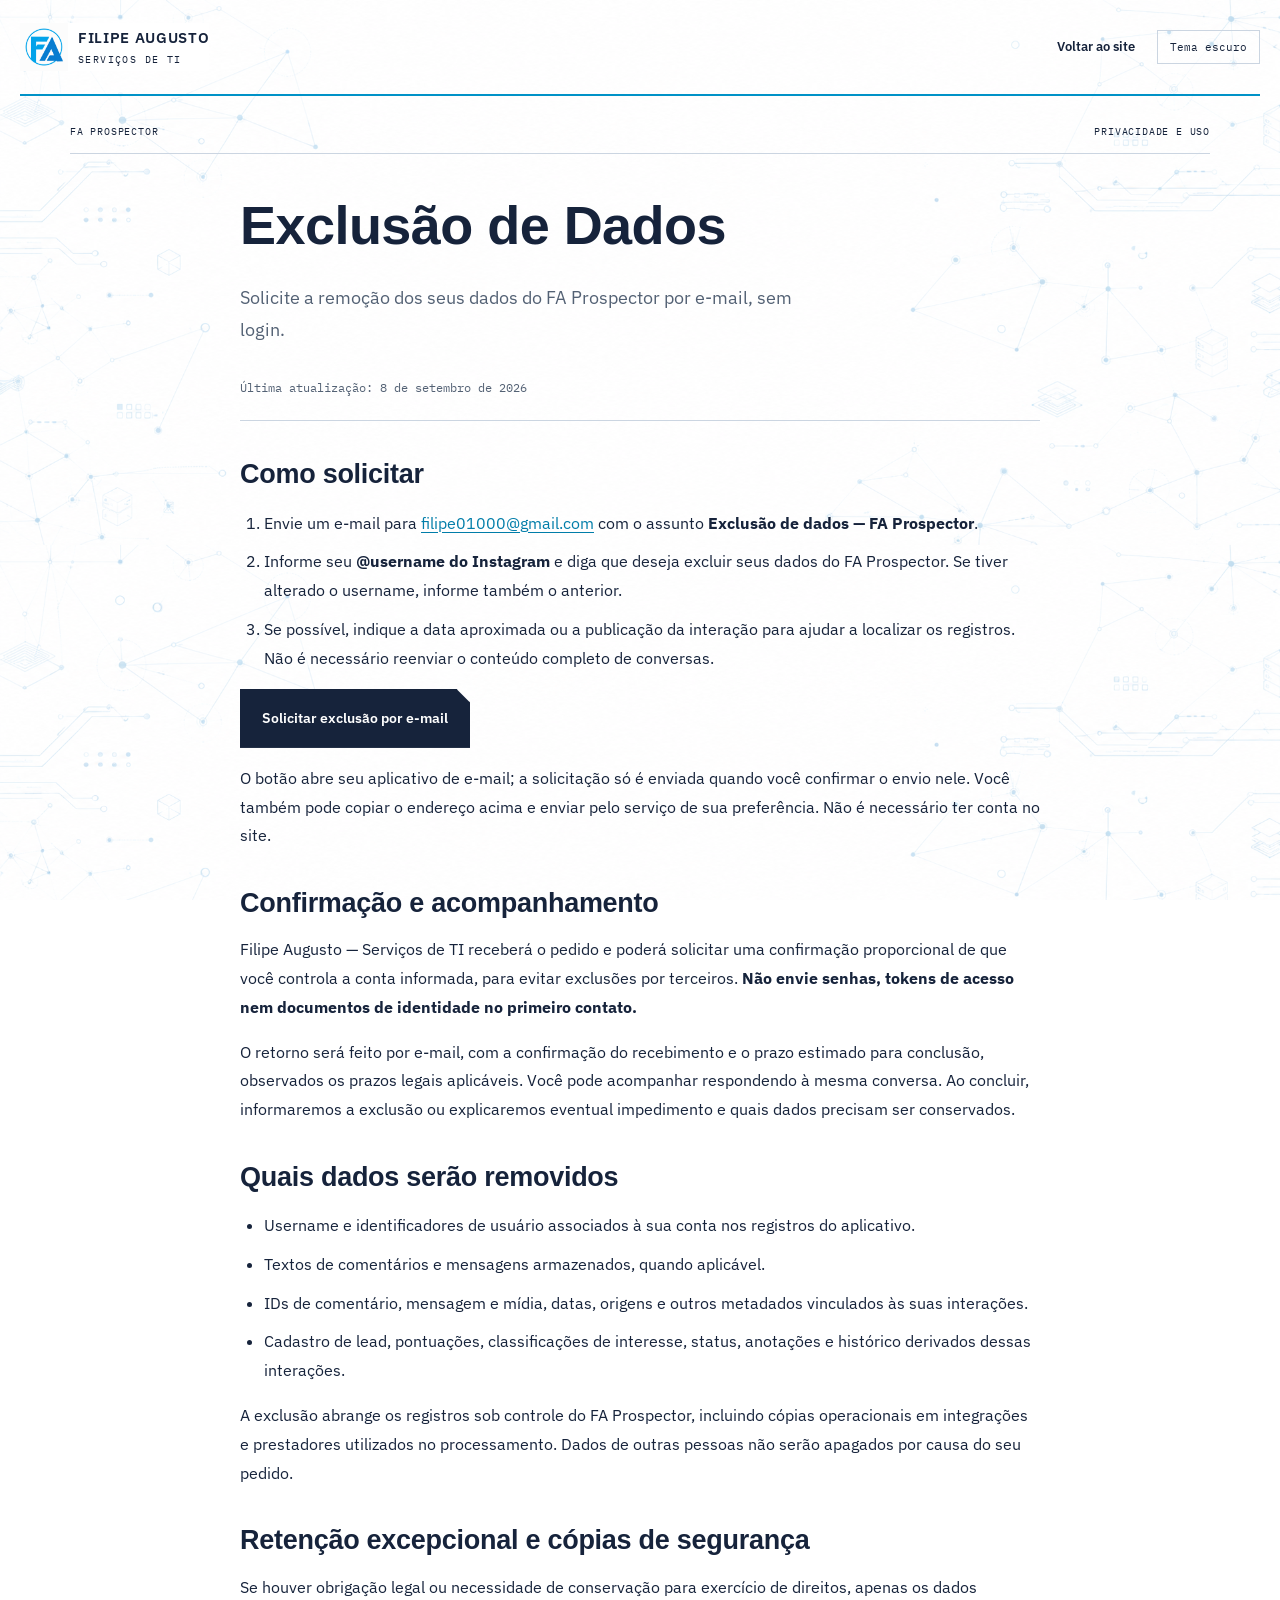
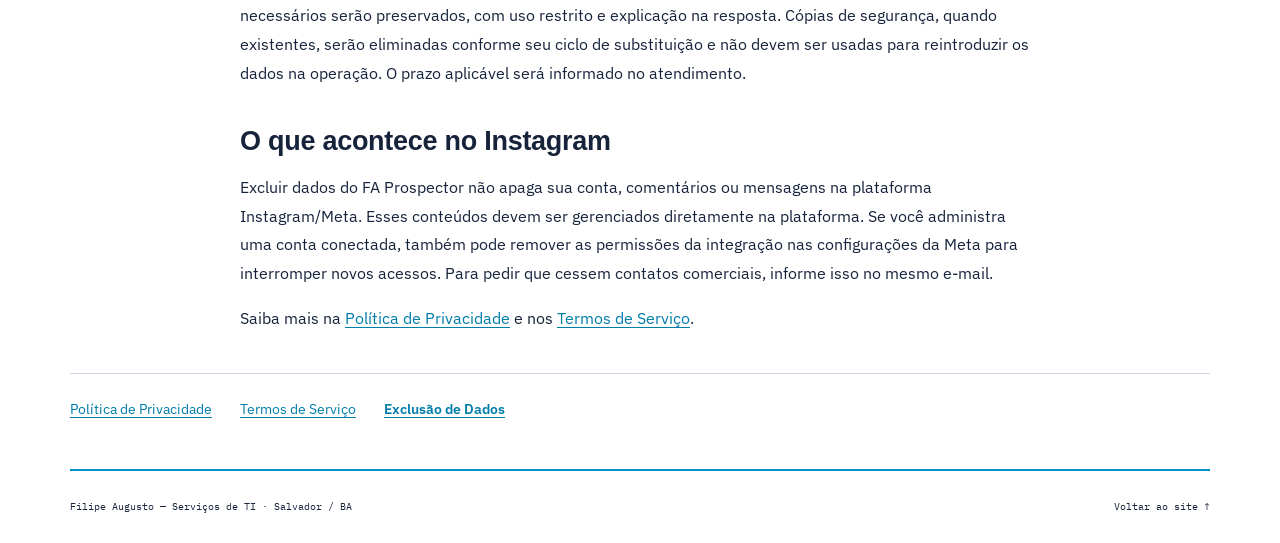
==== exclusao-de-dados/index.html @ 93d0b22b "Add files via upload" ====
<!doctype html>
<html lang="pt-BR">
<head>
<meta charset="UTF-8"><meta name="viewport" content="width=device-width,initial-scale=1">
<title>Exclusão de Dados | FA Prospector</title>
<meta name="description" content="Solicite a remoção dos seus dados do FA Prospector por e-mail, sem login.">
<meta name="theme-color" content="#16233b">
<link rel="canonical" href="https://filipeti.com.br/exclusao-de-dados/">
<link rel="icon" href="/assets/logo.png">
<link rel="stylesheet" href="/style.css?v=os-redesign-1">
<link rel="stylesheet" href="/legal.css?v=1">
<script src="/theme.js?v=popup-1"></script>
</head>
<body>
<a class="skip" href="#conteudo">Pular para o conteúdo</a>
<header class="header"><a class="brand" href="/" aria-label="Filipe Augusto, início"><img src="/assets/logo.png" alt="" width="48" height="48"><span>FILIPE AUGUSTO<small>SERVIÇOS DE TI</small></span></a><nav aria-label="Menu principal"><a href="/">Voltar ao site</a></nav><button id="theme-toggle" class="theme-toggle" type="button" aria-label="Ativar tema escuro" aria-pressed="false" hidden>Tema escuro</button></header>
<main id="conteudo" class="wrap legal">
<div class="sheet-meta"><span>FA PROSPECTOR</span><span>PRIVACIDADE E USO</span></div>
<article><h1>Exclusão de Dados</h1><p class="lead">Solicite a remoção dos seus dados do FA Prospector por e-mail, sem login.</p><p class="legal-date">Última atualização: <time datetime="2026-09-08">8 de setembro de 2026</time></p>

<h2>Como solicitar</h2>
<ol><li>Envie um e-mail para <a href="mailto:filipe01000@gmail.com">filipe01000@gmail.com</a> com o assunto <strong>Exclusão de dados — FA Prospector</strong>.</li><li>Informe seu <strong>@username do Instagram</strong> e diga que deseja excluir seus dados do FA Prospector. Se tiver alterado o username, informe também o anterior.</li><li>Se possível, indique a data aproximada ou a publicação da interação para ajudar a localizar os registros. Não é necessário reenviar o conteúdo completo de conversas.</li></ol>
<p><a class="button primary" href="mailto:filipe01000@gmail.com?subject=Exclus%C3%A3o%20de%20dados%20%E2%80%94%20FA%20Prospector">Solicitar exclusão por e-mail</a></p>
<p>O botão abre seu aplicativo de e-mail; a solicitação só é enviada quando você confirmar o envio nele. Você também pode copiar o endereço acima e enviar pelo serviço de sua preferência. Não é necessário ter conta no site.</p>
<h2>Confirmação e acompanhamento</h2>
<p>Filipe Augusto — Serviços de TI receberá o pedido e poderá solicitar uma confirmação proporcional de que você controla a conta informada, para evitar exclusões por terceiros. <strong>Não envie senhas, tokens de acesso nem documentos de identidade no primeiro contato.</strong></p>
<p>O retorno será feito por e-mail, com a confirmação do recebimento e o prazo estimado para conclusão, observados os prazos legais aplicáveis. Você pode acompanhar respondendo à mesma conversa. Ao concluir, informaremos a exclusão ou explicaremos eventual impedimento e quais dados precisam ser conservados.</p>
<h2>Quais dados serão removidos</h2>
<ul><li>Username e identificadores de usuário associados à sua conta nos registros do aplicativo.</li><li>Textos de comentários e mensagens armazenados, quando aplicável.</li><li>IDs de comentário, mensagem e mídia, datas, origens e outros metadados vinculados às suas interações.</li><li>Cadastro de lead, pontuações, classificações de interesse, status, anotações e histórico derivados dessas interações.</li></ul>
<p>A exclusão abrange os registros sob controle do FA Prospector, incluindo cópias operacionais em integrações e prestadores utilizados no processamento. Dados de outras pessoas não serão apagados por causa do seu pedido.</p>
<h2>Retenção excepcional e cópias de segurança</h2>
<p>Se houver obrigação legal ou necessidade de conservação para exercício de direitos, apenas os dados necessários serão preservados, com uso restrito e explicação na resposta. Cópias de segurança, quando existentes, serão eliminadas conforme seu ciclo de substituição e não devem ser usadas para reintroduzir os dados na operação. O prazo aplicável será informado no atendimento.</p>
<h2>O que acontece no Instagram</h2>
<p>Excluir dados do FA Prospector não apaga sua conta, comentários ou mensagens na plataforma Instagram/Meta. Esses conteúdos devem ser gerenciados diretamente na plataforma. Se você administra uma conta conectada, também pode remover as permissões da integração nas configurações da Meta para interromper novos acessos. Para pedir que cessem contatos comerciais, informe isso no mesmo e-mail.</p>
<p>Saiba mais na <a href="/politica-de-privacidade/">Política de Privacidade</a> e nos <a href="/termos-de-servico/">Termos de Serviço</a>.</p>
</article>
<nav class="legal-nav" aria-label="Documentos do FA Prospector"><a href="/politica-de-privacidade/">Política de Privacidade</a>
<a href="/termos-de-servico/">Termos de Serviço</a>
<a href="/exclusao-de-dados/" aria-current="page">Exclusão de Dados</a></nav>
</main>
<footer class="wrap footer"><p>Filipe Augusto — Serviços de TI · Salvador / BA</p><a href="/">Voltar ao site ↑</a></footer>
</body>
</html>
---- style.css ----
@import url('https://fonts.googleapis.com/css2?family=Archivo+Expanded:wght@700;800&family=IBM+Plex+Mono:wght@400;500&family=IBM+Plex+Sans:wght@400;500;600&display=swap');
:root{color-scheme:light;--navy:#16233b;--blue:#0092c7;--pink:#d61e77;--muted:#536174;--line:#cbd5e1;--paper:#ffffff;--white:#ffffff;--bg:#ffffff;--accent:#0092c7;--cta:#16233b;--cta-text:#ffffff;--link:#007da9;--mono:'IBM Plex Mono',monospace}
html[data-theme=dark]{color-scheme:dark;--navy:#f4ecd9;--blue:#33c3ff;--pink:#ff4fa0;--muted:#93a4bd;--line:#2d4562;--paper:#101d33;--white:#16263f;--bg:#0b1524;--accent:#33c3ff;--cta:#33c3ff;--cta-text:#071322;--link:#7cd9ff}
*{box-sizing:border-box}html{scroll-behavior:smooth;scroll-padding-top:25px}body{margin:0;background:var(--bg);color:var(--navy);font:16px/1.65 'IBM Plex Sans',sans-serif}h1,h2,h3,p{margin-top:0}h1,h2,h3{font-weight:600;line-height:1.08}h1,h2{font-family:'Archivo Expanded',sans-serif;font-weight:800}h1{font-size:clamp(38px,5vw,68px);letter-spacing:-.01em;margin-bottom:26px}h1 em{font-style:normal;color:inherit;background-image:linear-gradient(transparent 60%,color-mix(in srgb,var(--pink) 55%,transparent) 60%);box-decoration-break:clone;-webkit-box-decoration-break:clone;padding:0 .06em}h2{font-size:clamp(30px,3.4vw,48px);margin-bottom:25px;letter-spacing:-.01em}h3{font-size:23px;line-height:1.2;letter-spacing:-.02em}a{color:inherit;text-decoration:none}a:hover{text-decoration:underline;text-underline-offset:5px}button,input,select,textarea{font:inherit}:focus-visible{outline:3px solid var(--accent);outline-offset:5px}[hidden]{display:none!important}.wrap{width:min(1140px,calc(100% - 40px));margin-inline:auto}.header{width:min(1240px,calc(100% - 40px));margin:auto;display:flex;align-items:center;flex-wrap:wrap;gap:22px;padding:23px 0;border-bottom:2px solid var(--navy)}.brand{display:flex;align-items:center;gap:10px;line-height:1.2;font-weight:600;letter-spacing:.045em;font-size:15px}.brand img{object-fit:contain;background:#fff}.brand small{display:block;font:10px var(--mono);letter-spacing:.14em;margin-top:6px}.header nav{display:flex;gap:25px;margin-left:auto;align-items:center;font-size:13px;font-weight:600}.nav-cta{border-bottom:2px solid var(--accent);padding-bottom:4px}.theme-toggle{border:1px solid var(--line);padding:9px 12px;color:var(--navy);background:transparent;font:11px var(--mono);cursor:pointer}.theme-toggle:hover{border-color:var(--navy)}.hero{padding-top:28px}.sheet-meta{display:flex;justify-content:space-between;gap:16px;font:10px/1.6 var(--mono);letter-spacing:.08em;border-bottom:1px solid var(--line);padding-bottom:13px}.hero-layout{display:grid;grid-template-columns:1.65fr 1fr;gap:70px;padding:55px 0 42px}.eyebrow,.note-label{font:11px/1.6 var(--mono);letter-spacing:.09em;font-weight:500;margin-bottom:22px}.lead{font-size:18px;max-width:555px;line-height:1.6;color:var(--muted);margin-bottom:30px}.button{display:inline-flex;align-items:center;justify-content:center;gap:24px;padding:16px 21px;border:1px solid var(--navy);font-size:14px;font-weight:600;cursor:pointer;border-radius:0;min-height:48px;text-decoration:none}.button:hover{text-decoration:none;outline:1px solid var(--navy);outline-offset:3px}.primary{background:var(--navy);color:var(--bg)}.dark{background:transparent;color:var(--navy)}.secondary-line{display:block;margin-top:17px;font-size:13px;text-decoration:underline;text-underline-offset:4px}.intake-note{border-left:1px dashed var(--line);padding-left:30px;align-self:stretch}.intake-note h2{font-size:29px}.intake-note dl{margin:25px 0}.intake-note dl>div{border-top:1px solid var(--line);padding:12px 0}.intake-note dt{font:9px var(--mono);letter-spacing:.12em;color:var(--muted);margin-bottom:5px}.intake-note dd{margin:0;font-size:15px;line-height:1.5}.intake-note dd small{font-size:12px;color:var(--muted)}.stamp{border:2px solid var(--accent);color:var(--accent);display:inline-block;padding:9px 17px;font:12px/1.4 var(--mono);letter-spacing:.09em;margin:4px 0;transform:rotate(-3deg)}.booking-line{border-block:1px solid var(--line);padding:22px 0;display:grid;grid-template-columns:1fr auto;gap:45px;align-items:center}.booking-line .eyebrow{font-size:9px;margin:0}.booking-line p{font-size:13px;color:var(--muted);max-width:680px;margin:5px 0 0}.booking-line>a{font-size:14px;border-bottom:1px solid var(--navy);padding:10px 0}.section{padding-block:70px}.section-head{display:flex;justify-content:space-between;gap:30px;align-items:end;margin-bottom:30px}.section-head>p{color:var(--muted);font-size:14px;max-width:340px}.cards{border-top:2px solid var(--navy)}.card{display:grid;grid-template-columns:150px 1fr 1.4fr 160px;gap:25px;align-items:start;padding:27px 0;border-bottom:1px solid var(--line)}.card-number{font:10px/1.6 var(--mono);color:var(--blue);padding-top:4px}.card h3{font-size:22px;margin:0}.card p{font-size:14px;color:var(--muted);margin:0}.card a{font-size:12px;text-decoration:underline;text-underline-offset:4px}.about-section{border-block:1px solid var(--line);padding:55px 0;background:var(--paper)}.about{display:grid;grid-template-columns:1fr 1.45fr;gap:70px}.about h2 span{color:var(--accent)}.about-lead{font-size:25px;line-height:1.35;max-width:500px}.about p:not(.eyebrow):not(.about-lead){color:var(--muted)}.tags{display:flex;gap:15px;flex-wrap:wrap;font:10px/1.6 var(--mono);margin-top:25px}.tags span{border-top:1px solid var(--line);padding-top:8px}.github-box{display:grid;grid-template-columns:1.25fr 1fr;gap:90px;align-items:center}.github-box p{color:var(--muted);max-width:560px}.study-note{border-block:1px solid var(--line);padding:20px 25px;background:var(--paper)}.study-note ol{padding-left:25px;font:14px/2.5 var(--mono)}.study-note li{border-bottom:1px dashed var(--line)}.study-note p{font-size:14px;margin:20px 0 0}.quote-section{background:var(--paper);padding:65px 0;border-block:1px solid var(--line)}.quote-grid{display:grid;grid-template-columns:1fr 1.2fr;gap:65px}.quote-grid>div>p:not(.eyebrow){color:var(--muted)}.steps{list-style:none;padding:0;margin:30px 0}.steps li{display:flex;gap:12px;align-items:baseline;margin:15px 0;font-size:14px}.steps span{font:12px var(--mono);border-bottom:1px solid var(--navy);min-width:20px}.contact-note{border-top:1px dashed var(--line);padding-top:22px;font-size:13px;color:var(--muted)}.contact-note a{display:block;font-size:19px;font-weight:600;margin:9px 0;color:var(--navy)}form{padding:30px;background:var(--white);border:1px solid var(--line)}.form-heading{display:flex;justify-content:space-between;gap:15px;align-items:baseline;margin-bottom:25px;border-bottom:1px solid var(--line);padding-bottom:20px}.form-heading h3{font-size:23px;margin:0}.form-heading span{font:9px var(--mono);color:var(--accent)}label{display:block;font-size:13px;font-weight:500;margin:16px 0 7px}input,select,textarea{border:1px solid var(--line);background:var(--bg);color:var(--navy);padding:12px;width:100%;min-width:0;border-radius:0;font-size:16px}input::placeholder,textarea::placeholder{color:var(--muted);font-size:13px}textarea{resize:vertical}.form-pair{display:grid;grid-template-columns:1fr 1fr;gap:15px}form .button{width:100%;margin-top:20px}.form-note,.micro{font-size:11px;color:var(--muted);margin:17px 0 0}#form-status{font-size:13px;color:var(--blue);margin:15px 0 0}.faq{border-top:1px solid var(--line)}details{border-bottom:1px solid var(--line);padding:20px 0}summary{font-weight:600;font-size:16px;cursor:pointer}details p{max-width:780px;color:var(--muted);font-size:14px;margin:14px 0 0}.footer{display:flex;align-items:center;justify-content:space-between;gap:25px;padding-block:28px;border-top:2px solid var(--navy)}.footer p,.footer>a{font:10px/1.6 var(--mono);margin:0}.skip{position:fixed;top:-100px;left:15px;background:var(--navy);color:var(--bg);padding:12px;z-index:10}.skip:focus{top:12px}.actions{display:flex;flex-wrap:wrap;gap:16px;align-items:center;margin-top:20px}.resource-nav{display:flex;flex-wrap:wrap;gap:16px}.tool{border-radius:0!important}.tool form,.library-card,.answer,.resource-nav a,.work-pair img{border-radius:0!important}.tool .result{background:var(--white)!important;color:var(--navy)!important}.tool small{line-height:1.65}
@media(max-width:1000px){.hero-layout{gap:35px}.card{grid-template-columns:120px 1fr 1.4fr;gap:20px}.card a{grid-column:2/-1}.quote-grid{gap:30px}.header nav{gap:18px}.github-box{gap:45px}.about{gap:40px}}
@media(max-width:700px){.wrap,.header{width:calc(100% - 36px)}.header{gap:18px;padding-block:18px}.header .brand{order:0;font-size:13px}.header .theme-toggle{order:1;margin-left:auto}.header nav{order:2;width:100%;justify-content:space-between;gap:8px;font-size:12px}.sheet-meta{font-size:8px;gap:20px}.sheet-meta span:last-child{text-align:right}.hero-layout{grid-template-columns:1fr;padding:32px 0;gap:35px}h1{font-size:44px}.lead{font-size:16px}.hero-layout .button{width:100%}.secondary-line{font-size:12px}.intake-note{border-left:0;padding:23px 0 0;display:grid;grid-template-columns:1fr 1fr;gap:15px}.intake-note .note-label{grid-column:1/-1;margin:0}.intake-note h2{font-size:25px;margin:0}.intake-note dl{margin:0}.intake-note dl>div:first-child{border:0;padding-top:0}.stamp{align-self:start;justify-self:start;grid-column:1/-1;font-size:10px;transform:none}.booking-line{grid-template-columns:1fr;gap:9px}.booking-line>a{justify-self:start}.section{padding-block:45px}.section-head{display:block}.section-head>p{max-width:none}.card{grid-template-columns:1fr;gap:12px;padding:24px 0}.card a{grid-column:auto;justify-self:start;padding-block:5px}.card h3{font-size:25px}.card-number{font-size:10px}.about,.github-box,.quote-grid{grid-template-columns:1fr;gap:28px}.about-section,.quote-section{padding-block:40px}.about-lead{font-size:22px}.form-pair{grid-template-columns:1fr;gap:0}form{padding:22px}.form-heading{align-items:start;flex-direction:column;gap:8px}.form-heading h3{font-size:24px}.contact-note a{font-size:17px}.study-note{padding-inline:20px}.footer{align-items:start;flex-direction:column;gap:18px}.tool-grid{min-width:0}.button{font-size:13px}}
@media(prefers-reduced-motion:reduce){html{scroll-behavior:auto}}

/* Ajustes de texto, alinhamento e logo nos dois temas. */
#servicos .section-head{display:block;margin-bottom:28px}
#servicos .section-head h2{margin-bottom:14px}
#servicos .section-head>p{max-width:650px;margin-bottom:0}
#sobre .about{align-items:start}
#sobre .about h2{font-size:clamp(38px,4.2vw,56px)}
#sobre .about>div:last-child>p{margin-bottom:22px}
.brand{isolation:isolate}
.brand img{background:transparent;mix-blend-mode:multiply}
html[data-theme=dark] .brand img{filter:invert(1) hue-rotate(180deg);mix-blend-mode:screen}

/* Fundo explícito dentro do grupo de mistura da marca. */
.brand{background:var(--bg)}

/* Serviços sem a coluna de rótulos. */
/* Mistura dos dois azuis no tema escuro. */
html[data-theme=dark] body{background-color:#0b1524;background-image:radial-gradient(ellipse at 100% 0%,rgba(51,195,255,.18),transparent 65%),radial-gradient(ellipse at 0% 100%,rgba(255,79,160,.10),transparent 55%);background-attachment:fixed}
html[data-theme=dark] .brand{background:transparent;isolation:auto}
html[data-theme=dark] .about-section,html[data-theme=dark] .quote-section{background:linear-gradient(115deg,#0b1524,color-mix(in srgb,#33c3ff 14%,#0b1524))}
html[data-theme=dark] .study-note,html[data-theme=dark] .tool{background:linear-gradient(135deg,color-mix(in srgb,#33c3ff 12%,#0b1524),#0b1524)}
html[data-theme=dark] form{background:color-mix(in srgb,#33c3ff 10%,#0b1524)}
.primary{background:var(--cta);border-color:var(--cta);color:var(--cta-text)}
.primary:hover{outline-color:var(--cta)}
.header,.footer,.cards{border-color:var(--blue)}
.card a,.booking-line>a,.secondary-line,.library-card span,#form-status{color:var(--link)}
.stamp{color:var(--pink)}
.theme-toggle:hover,.resource-nav a:hover,.answer:hover:not(:disabled){border-color:var(--blue)}
.card{grid-template-columns:1fr 1.4fr 160px}
@media(max-width:1000px){.card{grid-template-columns:1fr 1.4fr}.card a{grid-column:1/-1}}
@media(max-width:700px){.card{grid-template-columns:1fr}.card a{grid-column:auto}}

/* Acabamento de ordem de serviço: carimbo, canhoto perfurado e canto cortado nos botões primários. */
.button.primary{clip-path:polygon(0 0,calc(100% - 14px) 0,100% 14px,100% 100%,0 100%)}
.stamp{position:relative;border:2px solid var(--pink);background:color-mix(in srgb,var(--pink) 7%,transparent);border-radius:2px;padding:9px 18px}
.stamp::after{content:"";position:absolute;inset:4px;border:1px solid color-mix(in srgb,var(--pink) 45%,transparent);pointer-events:none}
.intake-note{border-left:none;padding-left:28px;background-image:radial-gradient(circle,var(--line) 1.4px,transparent 1.6px);background-size:1px 13px;background-position:0 0;background-repeat:repeat-y}
.booking-line{border-block:none;position:relative}
.booking-line::before,.booking-line::after{content:"";position:absolute;left:0;right:0;height:1px;background-image:radial-gradient(circle,var(--line) 1.4px,transparent 1.6px);background-size:13px 1px;background-repeat:repeat-x}
.booking-line::before{top:0}
.booking-line::after{bottom:0}
@media(max-width:700px){.intake-note{background-image:none;border-top:none;padding-top:22px;position:relative}.intake-note::before{content:"";position:absolute;top:0;left:0;right:0;height:1px;background-image:radial-gradient(circle,var(--line) 1.4px,transparent 1.6px);background-size:13px 1px;background-repeat:repeat-x}}

/* Fundo ilustrado discreto do tema claro. */
html:not([data-theme=dark]) body{background-color:#fff;background-image:url('assets/fundo-infraestrutura.png');background-repeat:repeat-y;background-position:center top;background-size:100% auto;background-attachment:fixed}


/* Fundo ilustrado do tema escuro. */
html[data-theme=dark] body{background-color:#0b1524;background-image:url('assets/fundo-infraestrutura-escuro.png');background-repeat:repeat-y;background-position:center top;background-size:100% auto;background-attachment:fixed}
---- legal.css ----
.legal{padding-top:28px;padding-bottom:48px}.legal article{max-width:800px;margin:40px auto}.legal h1{font-size:clamp(30px,5vw,54px);line-height:1.15;overflow-wrap:anywhere}.legal h2{font-size:clamp(21px,3vw,27px);margin:36px 0 14px;line-height:1.3}.legal p,.legal li{line-height:1.8}.legal li{margin-bottom:10px}.legal ul,.legal ol{padding-left:24px}.legal a:not(.button){color:var(--link);text-decoration:underline;text-underline-offset:3px;overflow-wrap:anywhere}.legal-date{font:12px/1.6 var(--mono);color:var(--muted);padding-bottom:22px;border-bottom:1px solid var(--line)}.legal-nav{display:flex;flex-wrap:wrap;gap:16px 28px;border-top:1px solid var(--line);padding-top:24px;font-size:14px}.legal-nav [aria-current=page]{font-weight:600}.legal .button{white-space:normal;text-align:center}.legal a:focus-visible{outline:2px solid var(--blue);outline-offset:4px}@media(max-width:700px){.legal article{margin-top:28px}.legal-nav{flex-direction:column}.legal .button{width:100%}}
.footer{flex-wrap:wrap}.legal-links{display:flex;flex-wrap:wrap;gap:12px 24px;width:100%;font-size:12px}.legal-links a{text-decoration:underline;text-underline-offset:3px}
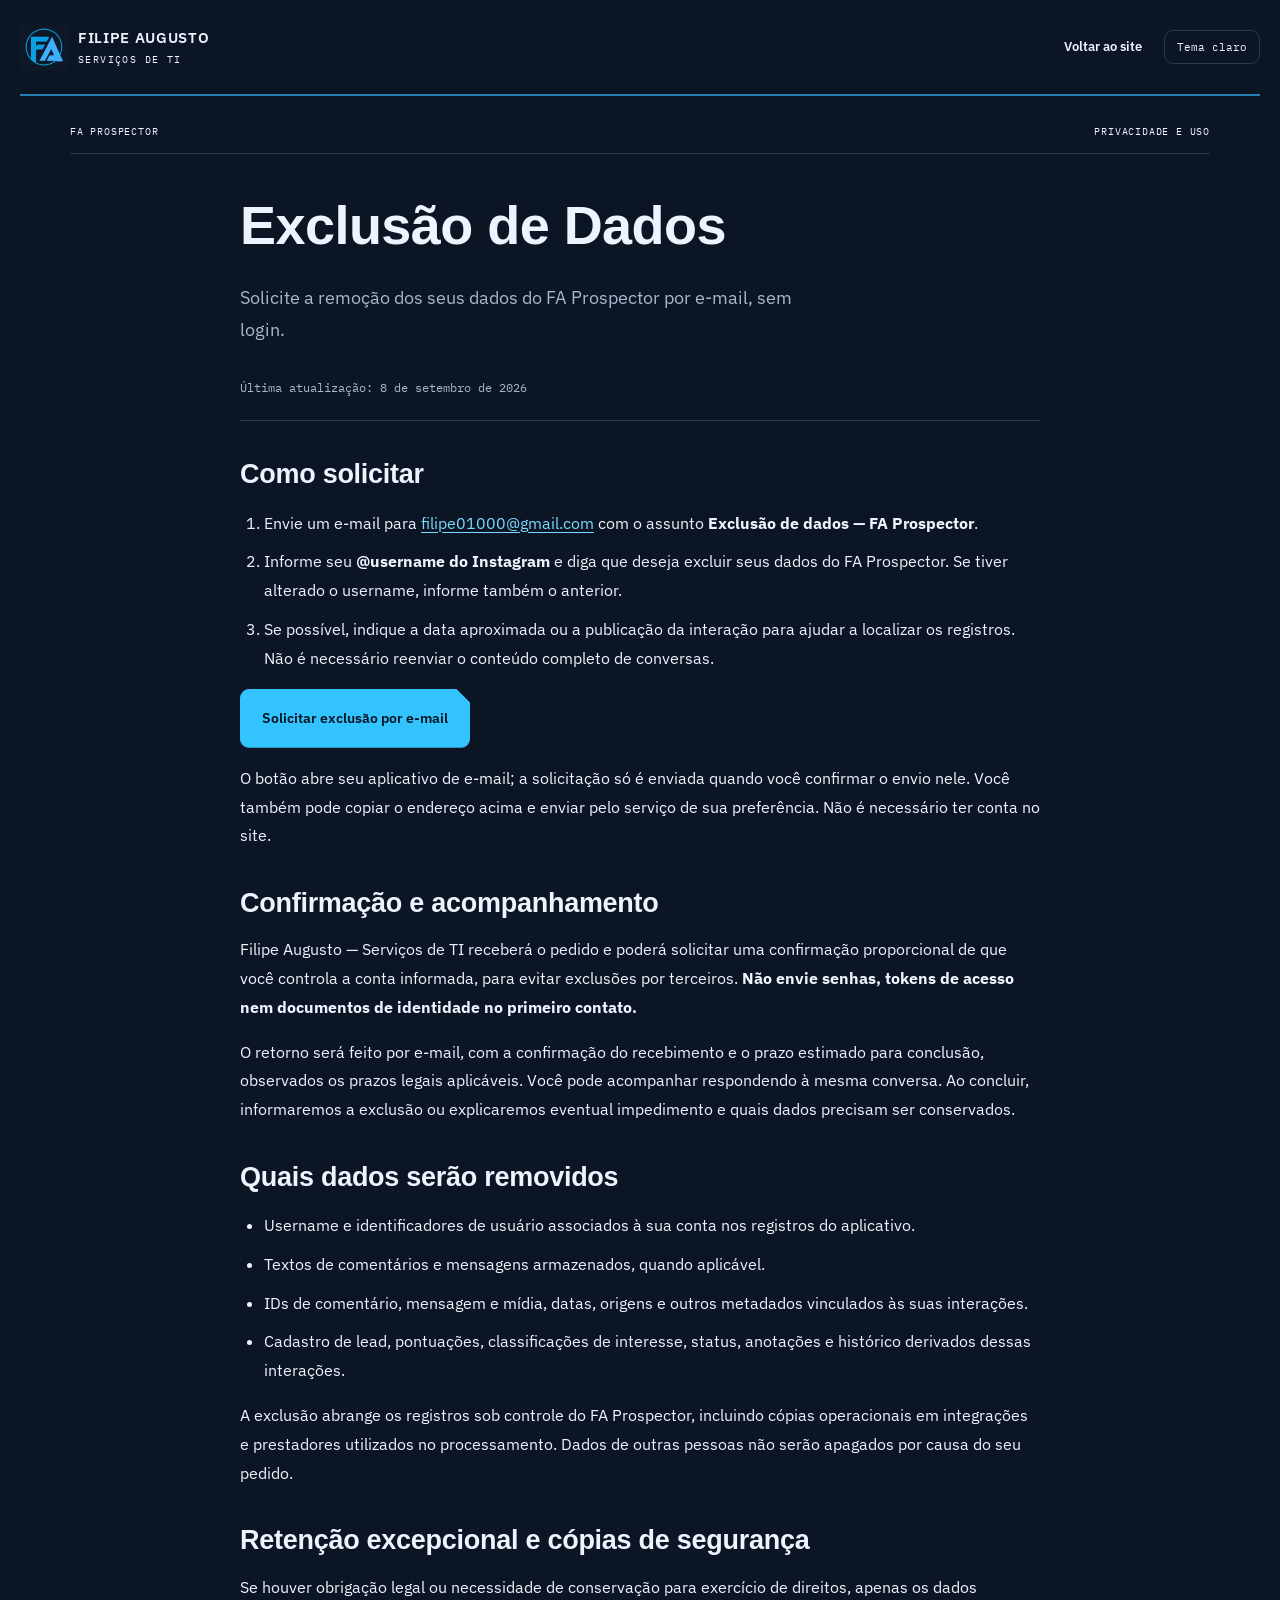
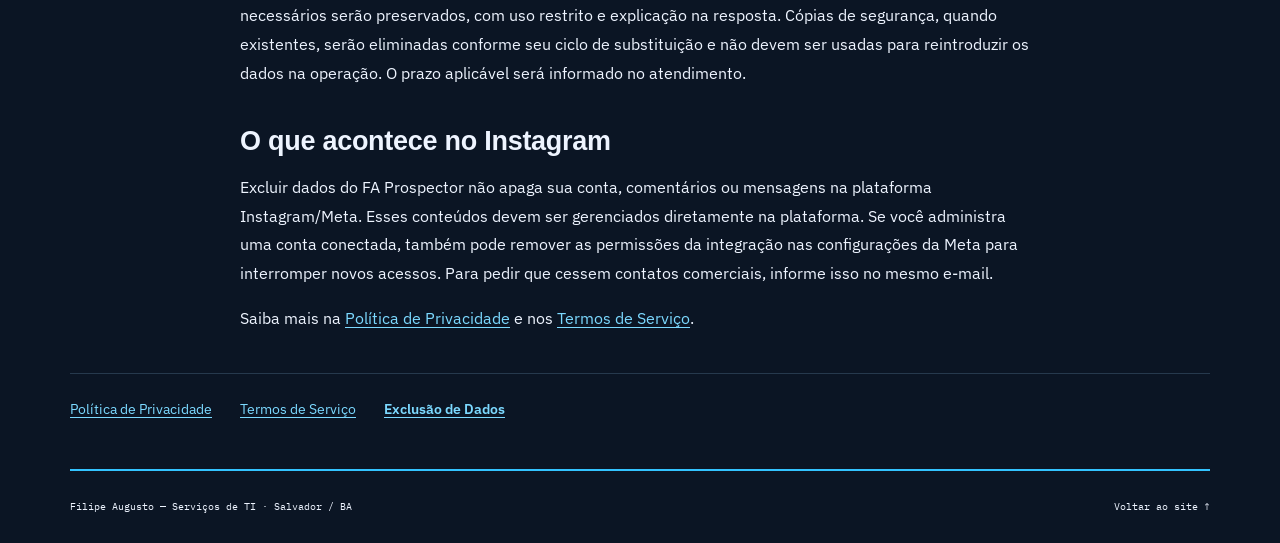
==== commit ab31c5af: "Add files via upload" ====
--- a/exclusao-de-dados/index.html
+++ b/exclusao-de-dados/index.html
@@ -6,14 +6,14 @@
 <meta name="description" content="Solicite a remoção dos seus dados do FA Prospector por e-mail, sem login.">
 <meta name="theme-color" content="#16233b">
 <link rel="canonical" href="https://filipeti.com.br/exclusao-de-dados/">
-<link rel="icon" href="/assets/logo.png">
-<link rel="stylesheet" href="/style.css?v=os-redesign-1">
-<link rel="stylesheet" href="/legal.css?v=1">
-<script src="/theme.js?v=popup-1"></script>
-</head>
+<link rel="icon" href="../assets/logo.png">
+<link rel="stylesheet" href="../style.css?v=os-redesign-1">
+<link rel="stylesheet" href="../legal.css?v=1">
+<script src="../theme.js?v=popup-1"></script>
+<link rel="stylesheet" href="../cyber-secondary.css"></head>
 <body>
 <a class="skip" href="#conteudo">Pular para o conteúdo</a>
-<header class="header"><a class="brand" href="/" aria-label="Filipe Augusto, início"><img src="/assets/logo.png" alt="" width="48" height="48"><span>FILIPE AUGUSTO<small>SERVIÇOS DE TI</small></span></a><nav aria-label="Menu principal"><a href="/">Voltar ao site</a></nav><button id="theme-toggle" class="theme-toggle" type="button" aria-label="Ativar tema escuro" aria-pressed="false" hidden>Tema escuro</button></header>
+<header class="header"><a class="brand" href="../" aria-label="Filipe Augusto, início"><img src="../assets/logo.png" alt="" width="48" height="48"><span>FILIPE AUGUSTO<small>SERVIÇOS DE TI</small></span></a><nav aria-label="Menu principal"><a href="../">Voltar ao site</a></nav><button id="theme-toggle" class="theme-toggle" type="button" aria-label="Ativar tema escuro" aria-pressed="false" hidden>Tema escuro</button></header>
 <main id="conteudo" class="wrap legal">
 <div class="sheet-meta"><span>FA PROSPECTOR</span><span>PRIVACIDADE E USO</span></div>
 <article><h1>Exclusão de Dados</h1><p class="lead">Solicite a remoção dos seus dados do FA Prospector por e-mail, sem login.</p><p class="legal-date">Última atualização: <time datetime="2026-09-08">8 de setembro de 2026</time></p>
@@ -32,12 +32,12 @@
 <p>Se houver obrigação legal ou necessidade de conservação para exercício de direitos, apenas os dados necessários serão preservados, com uso restrito e explicação na resposta. Cópias de segurança, quando existentes, serão eliminadas conforme seu ciclo de substituição e não devem ser usadas para reintroduzir os dados na operação. O prazo aplicável será informado no atendimento.</p>
 <h2>O que acontece no Instagram</h2>
 <p>Excluir dados do FA Prospector não apaga sua conta, comentários ou mensagens na plataforma Instagram/Meta. Esses conteúdos devem ser gerenciados diretamente na plataforma. Se você administra uma conta conectada, também pode remover as permissões da integração nas configurações da Meta para interromper novos acessos. Para pedir que cessem contatos comerciais, informe isso no mesmo e-mail.</p>
-<p>Saiba mais na <a href="/politica-de-privacidade/">Política de Privacidade</a> e nos <a href="/termos-de-servico/">Termos de Serviço</a>.</p>
+<p>Saiba mais na <a href="../politica-de-privacidade/">Política de Privacidade</a> e nos <a href="../termos-de-servico/">Termos de Serviço</a>.</p>
 </article>
-<nav class="legal-nav" aria-label="Documentos do FA Prospector"><a href="/politica-de-privacidade/">Política de Privacidade</a>
-<a href="/termos-de-servico/">Termos de Serviço</a>
-<a href="/exclusao-de-dados/" aria-current="page">Exclusão de Dados</a></nav>
+<nav class="legal-nav" aria-label="Documentos do FA Prospector"><a href="../politica-de-privacidade/">Política de Privacidade</a>
+<a href="../termos-de-servico/">Termos de Serviço</a>
+<a href="../exclusao-de-dados/" aria-current="page">Exclusão de Dados</a></nav>
 </main>
-<footer class="wrap footer"><p>Filipe Augusto — Serviços de TI · Salvador / BA</p><a href="/">Voltar ao site ↑</a></footer>
+<footer class="wrap footer"><p>Filipe Augusto — Serviços de TI · Salvador / BA</p><a href="../">Voltar ao site ↑</a></footer>
 </body>
 </html>
--- a/cyber-secondary.css
+++ b/cyber-secondary.css
@@ -0,0 +1,2 @@
+html[data-theme=dark]{--bg:#05070c;--paper:#0a1424;--white:#0c1424;--navy:#eef4ff;--text:#eef4ff;--muted:#a8b8cc;--line:#26394d;--accent:#57baf5;--pink:#57baf5;background:#05070c}
+body{background-image:none!important}.header{border-bottom-color:#267fb0}.tool,.legal article{border-radius:16px}html[data-theme=dark] .tool{background:#0c1424;border-color:#26394d}.button,.theme-toggle,input,select,textarea{border-radius:9px}.game-invite[hidden]{display:none}.game-dialog{margin:auto}.privacy-box,.game-dialog{border-radius:14px}.header .brand{color:var(--navy)}
